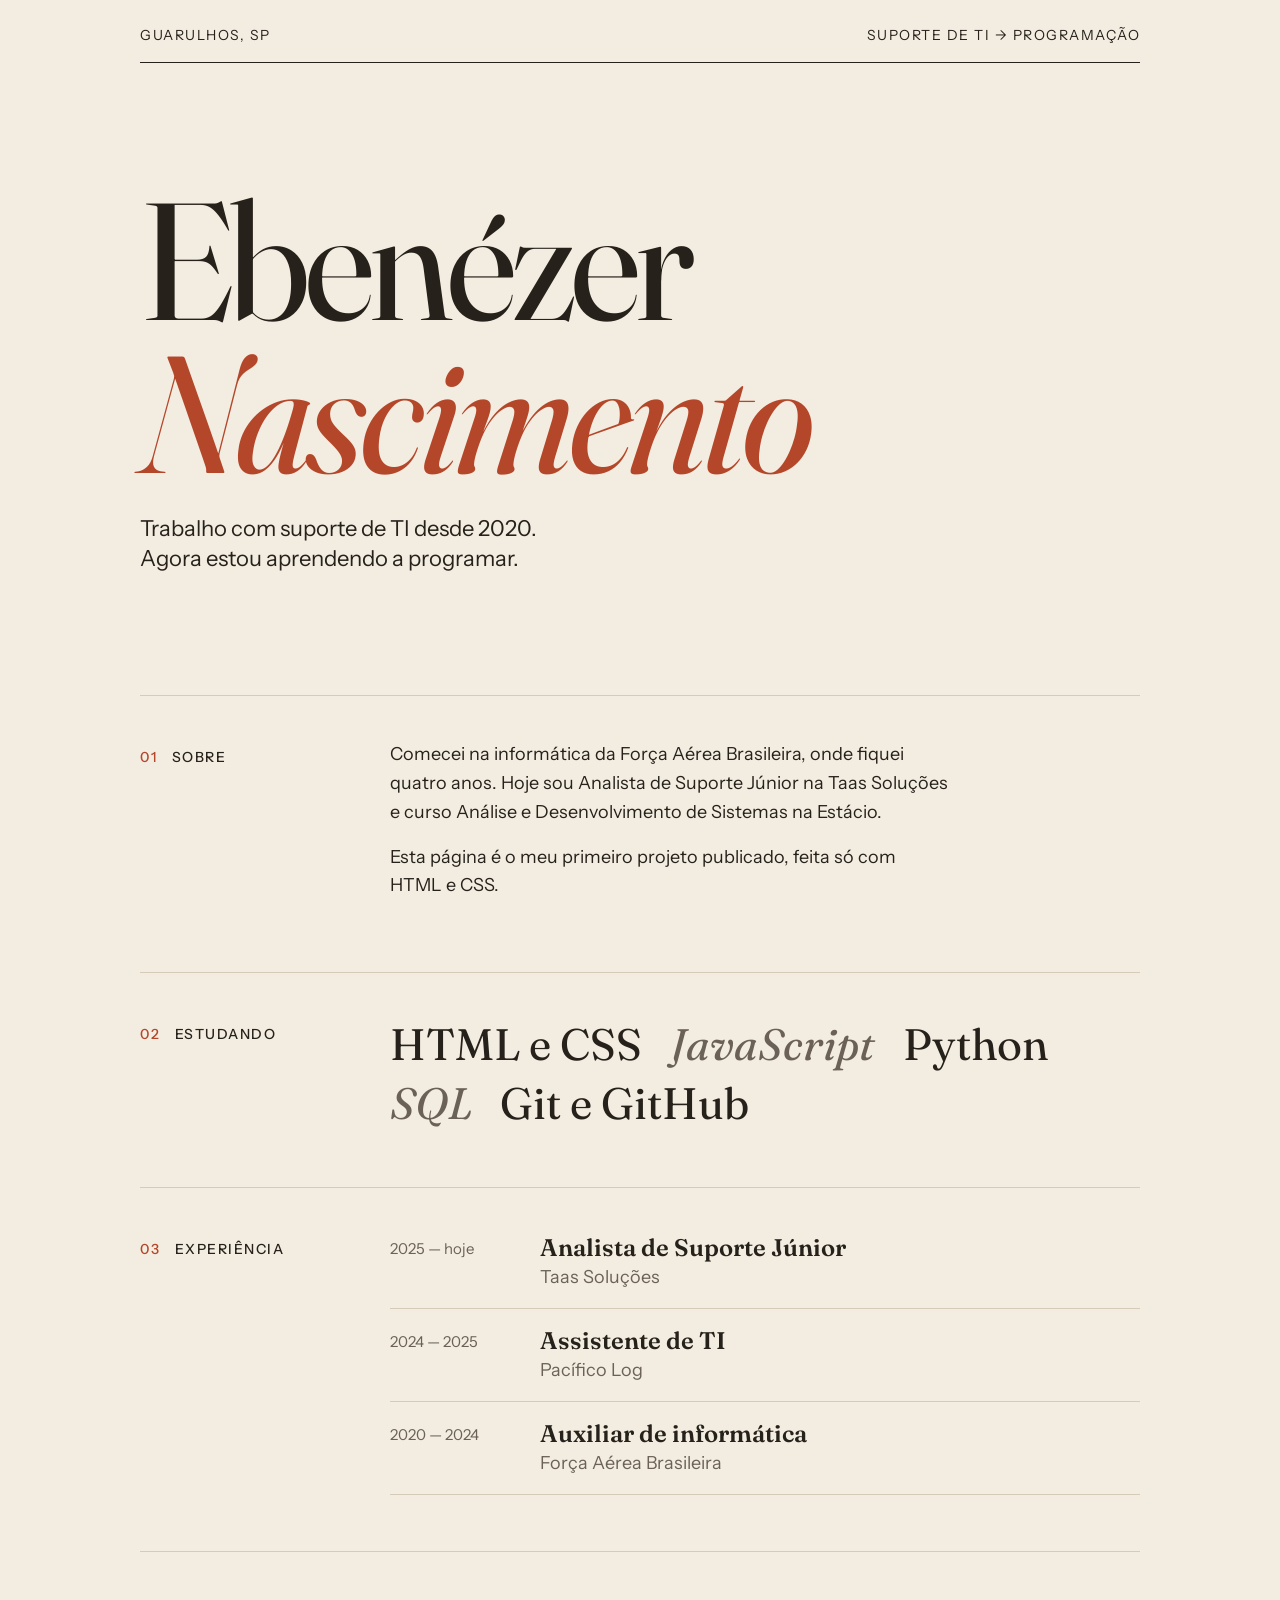
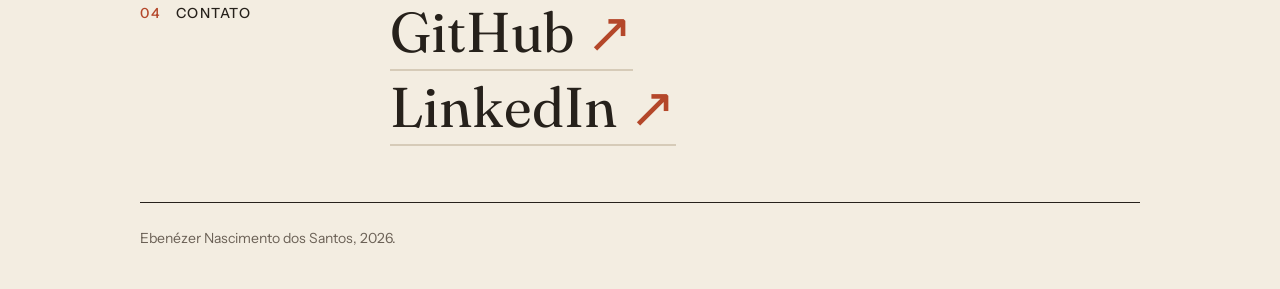
==== index.html @ 081b7474 "Cria página pessoal com HTML e CSS Co-Authored-By: Claude Opus 5.5 <noreply@anthropic.com>" ====
<!DOCTYPE html>
<html lang="pt-BR">
<head>
  <meta charset="UTF-8">
  <meta name="viewport" content="width=device-width, initial-scale=1.0">
  <title>Ebenézer Nascimento | Página pessoal</title>

  <!-- Fontes do Google Fonts: Fraunces (títulos) e Instrument Sans (textos) -->
  <link rel="preconnect" href="https://fonts.googleapis.com">
  <link rel="preconnect" href="https://fonts.gstatic.com" crossorigin>
  <link href="https://fonts.googleapis.com/css2?family=Fraunces:ital,opsz,wght@0,9..144,400;0,9..144,600;1,9..144,400&family=Instrument+Sans:wght@400;500&display=swap" rel="stylesheet">

  <link rel="stylesheet" href="style.css">
</head>
<body>

  <header>
    <div class="faixa">
      <span>Guarulhos, SP</span>
      <span>Suporte de TI → Programação</span>
    </div>

    <h1>Ebenézer <em>Nascimento</em></h1>

    <p class="chamada">
      Trabalho com suporte de TI desde 2020.
      Agora estou aprendendo a programar.
    </p>
  </header>

  <main>
    <section>
      <h2><span>01</span> Sobre</h2>
      <div>
        <p>
          Comecei na informática da Força Aérea Brasileira, onde fiquei quatro anos.
          Hoje sou Analista de Suporte Júnior na Taas Soluções e curso
          Análise e Desenvolvimento de Sistemas na Estácio.
        </p>
        <p>
          Esta página é o meu primeiro projeto publicado, feita só com HTML e CSS.
        </p>
      </div>
    </section>

    <section>
      <h2><span>02</span> Estudando</h2>
      <ul class="estudos">
        <li>HTML e CSS</li>
        <li>JavaScript</li>
        <li>Python</li>
        <li>SQL</li>
        <li>Git e GitHub</li>
      </ul>
    </section>

    <section>
      <h2><span>03</span> Experiência</h2>
      <ul class="experiencia">
        <li>
          <span class="anos">2025 — hoje</span>
          <strong>Analista de Suporte Júnior</strong>
          <span class="empresa">Taas Soluções</span>
        </li>
        <li>
          <span class="anos">2024 — 2025</span>
          <strong>Assistente de TI</strong>
          <span class="empresa">Pacífico Log</span>
        </li>
        <li>
          <span class="anos">2020 — 2024</span>
          <strong>Auxiliar de informática</strong>
          <span class="empresa">Força Aérea Brasileira</span>
        </li>
      </ul>
    </section>

    <section>
      <h2><span>04</span> Contato</h2>
      <ul class="contato">
        <li><a href="https://github.com/Ebenezer-Zeus">GitHub <span>↗</span></a></li>
        <li><a href="https://www.linkedin.com/in/ebenézer-nascimento-dos-santos">LinkedIn <span>↗</span></a></li>
      </ul>
    </section>
  </main>

  <footer>
    <p>Ebenézer Nascimento dos Santos, 2026.</p>
  </footer>

</body>
</html>
---- style.css ----
/* Cores e fontes guardadas em "variáveis", para mudar tudo em um lugar só */
:root {
  --papel: #f3ede1;      /* fundo, cor de papel */
  --tinta: #26211b;      /* texto principal */
  --tinta-fraca: #6b6156; /* texto secundário */
  --linha: #d6cbb8;      /* linhas divisórias */
  --destaque: #b4472a;   /* cor de destaque (ferrugem) */

  --fonte-titulo: "Fraunces", Georgia, serif;
  --fonte-texto: "Instrument Sans", Verdana, sans-serif;
}

/* Página inteira */
body {
  margin: 0;
  padding: 0 clamp(20px, 6vw, 80px);
  font-family: var(--fonte-texto);
  font-size: 18px;
  line-height: 1.6;
  color: var(--tinta);
  background-color: var(--papel);
}

header,
main,
footer {
  max-width: 1000px;
  margin: 0 auto;
}

/* ---------- Topo ---------- */

/* Faixa fininha com cidade e objetivo */
.faixa {
  display: flex;
  justify-content: space-between;
  gap: 20px;
  padding: 24px 0 16px 0;
  border-bottom: 1px solid var(--tinta);
  font-size: 14px;
  text-transform: uppercase;
  letter-spacing: 1.5px;
}

/* Nome bem grande. O clamp faz o tamanho acompanhar a largura da tela */
h1 {
  margin: clamp(50px, 10vw, 120px) 0 24px 0;
  font-family: var(--fonte-titulo);
  font-weight: 400;
  font-size: clamp(54px, 13vw, 168px);
  line-height: 0.92;
  letter-spacing: -0.03em;
}

/* O sobrenome fica em itálico, na cor de destaque e em outra linha */
h1 em {
  display: block;
  color: var(--destaque);
}

.chamada {
  max-width: 460px;
  margin: 0 0 clamp(60px, 10vw, 120px) 0;
  font-size: 22px;
  line-height: 1.4;
}

/* ---------- Blocos de conteúdo ---------- */

/* Cada bloco tem duas colunas: o rótulo à esquerda e o conteúdo à direita */
section {
  display: grid;
  grid-template-columns: 220px 1fr;
  gap: 30px;
  padding: 44px 0 56px 0;
  border-top: 1px solid var(--linha);
}

h2 {
  margin: 6px 0 0 0;
  font-family: var(--fonte-texto);
  font-weight: 500;
  font-size: 14px;
  text-transform: uppercase;
  letter-spacing: 1.5px;
}

/* O número (01, 02...) na frente do rótulo */
h2 span {
  margin-right: 10px;
  color: var(--destaque);
}

section p {
  max-width: 560px;
  margin: 0 0 16px 0;
}

ul {
  margin: 0;
  padding: 0;
  list-style: none;
}

/* Lista do que estou estudando: palavras grandes, uma ao lado da outra */
.estudos {
  display: flex;
  flex-wrap: wrap;
  gap: 4px 28px;
  font-family: var(--fonte-titulo);
  font-size: clamp(28px, 4vw, 44px);
  line-height: 1.25;
}

/* Um sim, um não: fica em itálico e mais claro, para dar ritmo */
.estudos li:nth-child(even) {
  font-style: italic;
  color: var(--tinta-fraca);
}

/* Experiência: os anos à esquerda, o cargo e a empresa à direita */
.experiencia li {
  display: grid;
  grid-template-columns: 150px 1fr;
  padding: 16px 0;
  border-bottom: 1px solid var(--linha);
}

.experiencia li:first-child {
  padding-top: 0;
}

.experiencia .anos {
  grid-row: span 2;
  padding-top: 5px;
  font-size: 15px;
  color: var(--tinta-fraca);
}

.experiencia strong {
  font-family: var(--fonte-titulo);
  font-weight: 600;
  font-size: 24px;
  line-height: 1.3;
}

.experiencia .empresa {
  color: var(--tinta-fraca);
}

/* Contato: links grandes */
.contato a {
  display: inline-block;
  font-family: var(--fonte-titulo);
  font-size: clamp(32px, 5vw, 56px);
  line-height: 1.3;
  color: var(--tinta);
  text-decoration: none;
  border-bottom: 2px solid var(--linha);
  transition: color 0.2s, border-color 0.2s;
}

.contato a span {
  display: inline-block;
  color: var(--destaque);
  transition: transform 0.2s;
}

/* Quando o mouse passa por cima (ou quando chega pelo teclado) */
.contato a:hover,
.contato a:focus-visible {
  color: var(--destaque);
  border-color: var(--destaque);
}

.contato a:hover span,
.contato a:focus-visible span {
  transform: translate(4px, -4px);
}

/* ---------- Rodapé ---------- */

footer {
  padding: 24px 0 40px 0;
  border-top: 1px solid var(--tinta);
  font-size: 14px;
  color: var(--tinta-fraca);
}

footer p {
  margin: 0;
}

/* ---------- Entrada suave ao abrir a página ---------- */

@keyframes subir {
  from {
    opacity: 0;
    transform: translateY(20px);
  }
  to {
    opacity: 1;
    transform: translateY(0);
  }
}

.faixa,
h1,
.chamada,
main {
  animation: subir 0.8s cubic-bezier(0.2, 0.8, 0.2, 1) both;
}

/* Cada parte entra um pouquinho depois da anterior */
h1 { animation-delay: 0.1s; }
.chamada { animation-delay: 0.25s; }
main { animation-delay: 0.4s; }

/* Respeita quem desligou animações no sistema */
@media (prefers-reduced-motion: reduce) {
  .faixa,
  h1,
  .chamada,
  main {
    animation: none;
  }
}

/* ---------- Celular ---------- */

@media (max-width: 700px) {
  .faixa {
    font-size: 11px;
    letter-spacing: 0.5px;
  }

  .faixa span:last-child {
    text-align: right;
  }

  section {
    grid-template-columns: 1fr;
    gap: 18px;
    padding: 32px 0 40px 0;
  }

  .experiencia li {
    grid-template-columns: 1fr;
  }

  .experiencia .anos {
    padding: 0 0 4px 0;
  }
}
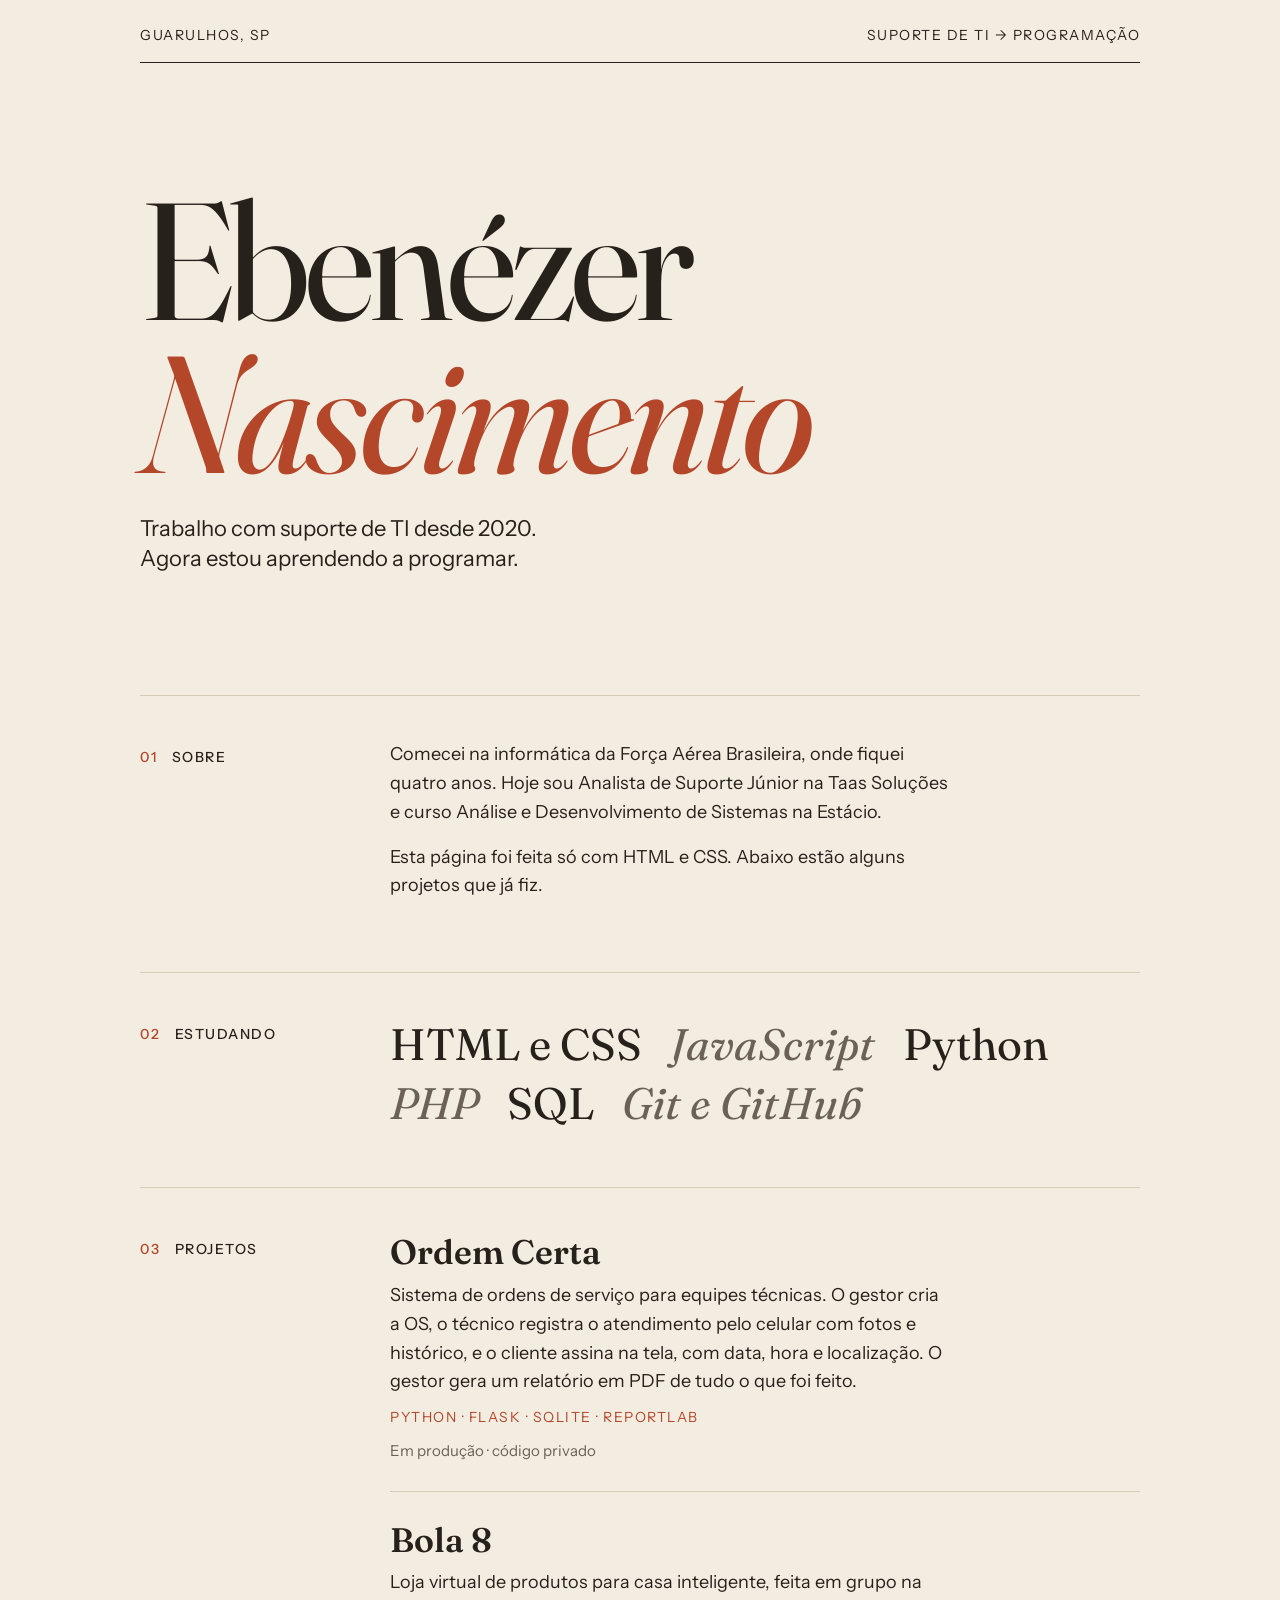
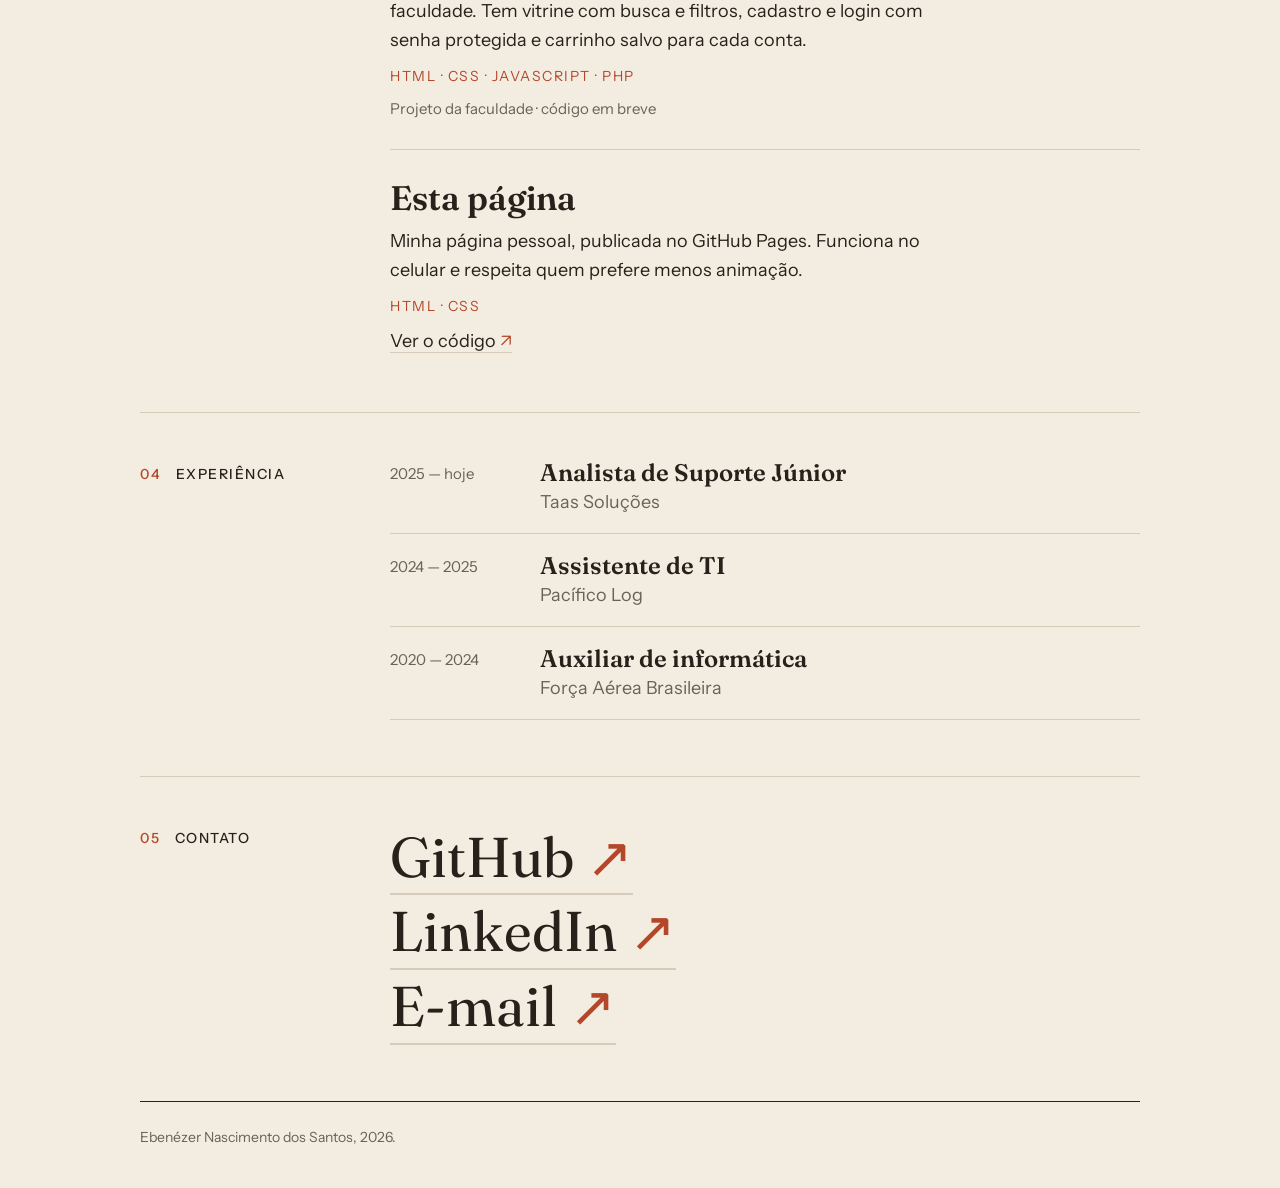
==== commit 4d4273c6: "adicionei coisas a mais em projetos e estudos." ====
--- a/index.html
+++ b/index.html
@@ -4,6 +4,14 @@
   <meta charset="UTF-8">
   <meta name="viewport" content="width=device-width, initial-scale=1.0">
   <title>Ebenézer Nascimento | Página pessoal</title>
+  <meta name="description" content="Analista de Suporte de TI em Guarulhos, estudando programação. Projetos em HTML, CSS, JavaScript, PHP e Python.">
+
+  <!-- Prévia que aparece quando o link é colado no LinkedIn ou no WhatsApp -->
+  <meta property="og:type" content="website">
+  <meta property="og:url" content="https://ebenezer-zeus.github.io/">
+  <meta property="og:title" content="Ebenézer Nascimento | Suporte de TI → Programação">
+  <meta property="og:description" content="Analista de Suporte de TI em Guarulhos, estudando programação. Veja meus projetos.">
+  <meta property="og:locale" content="pt_BR">
 
   <!-- Fontes do Google Fonts: Fraunces (títulos) e Instrument Sans (textos) -->
   <link rel="preconnect" href="https://fonts.googleapis.com">
@@ -38,7 +46,7 @@
           Análise e Desenvolvimento de Sistemas na Estácio.
         </p>
         <p>
-          Esta página é o meu primeiro projeto publicado, feita só com HTML e CSS.
+          Esta página foi feita só com HTML e CSS. Abaixo estão alguns projetos que já fiz.
         </p>
       </div>
     </section>
@@ -49,13 +57,49 @@
         <li>HTML e CSS</li>
         <li>JavaScript</li>
         <li>Python</li>
+        <li>PHP</li>
         <li>SQL</li>
         <li>Git e GitHub</li>
       </ul>
     </section>
 
     <section>
-      <h2><span>03</span> Experiência</h2>
+      <h2><span>03</span> Projetos</h2>
+      <ul class="projetos">
+        <li>
+          <h3>Ordem Certa</h3>
+          <p>
+            Sistema de ordens de serviço para equipes técnicas. O gestor cria a OS, o técnico
+            registra o atendimento pelo celular com fotos e histórico, e o cliente assina na tela,
+            com data, hora e localização. O gestor gera um relatório em PDF de tudo o que foi feito.
+          </p>
+          <p class="tecnologias">Python · Flask · SQLite · ReportLab</p>
+          <p class="aviso">Em produção · código privado</p>
+        </li>
+        <li>
+          <h3>Bola 8</h3>
+          <p>
+            Loja virtual de produtos para casa inteligente, feita em grupo na faculdade.
+            Tem vitrine com busca e filtros, cadastro e login com senha protegida e
+            carrinho salvo para cada conta.
+          </p>
+          <p class="tecnologias">HTML · CSS · JavaScript · PHP</p>
+          <p class="aviso">Projeto da faculdade · código em breve</p>
+        </li>
+        <li>
+          <h3>Esta página</h3>
+          <p>
+            Minha página pessoal, publicada no GitHub Pages. Funciona no celular e respeita
+            quem prefere menos animação.
+          </p>
+          <p class="tecnologias">HTML · CSS</p>
+          <a class="link-projeto" href="https://github.com/Ebenezer-Zeus/Ebenezer-Zeus.github.io">Ver o código <span>↗</span></a>
+        </li>
+      </ul>
+    </section>
+
+    <section>
+      <h2><span>04</span> Experiência</h2>
       <ul class="experiencia">
         <li>
           <span class="anos">2025 — hoje</span>
@@ -76,10 +120,11 @@
     </section>
 
     <section>
-      <h2><span>04</span> Contato</h2>
+      <h2><span>05</span> Contato</h2>
       <ul class="contato">
         <li><a href="https://github.com/Ebenezer-Zeus">GitHub <span>↗</span></a></li>
-        <li><a href="https://www.linkedin.com/in/ebenézer-nascimento-dos-santos">LinkedIn <span>↗</span></a></li>
+        <li><a href="https://www.linkedin.com/in/ebenezer-nascimento-dos-santos">LinkedIn <span>↗</span></a></li>
+        <li><a href="mailto:sebenezer139@gmail.com">E-mail <span>↗</span></a></li>
       </ul>
     </section>
   </main>
--- a/style.css
+++ b/style.css
@@ -148,6 +148,63 @@
   color: var(--tinta-fraca);
 }
 
+/* Projetos: um bloco por projeto, separados por linha, como na experiência */
+.projetos li {
+  padding: 0 0 28px 0;
+  margin-bottom: 28px;
+  border-bottom: 1px solid var(--linha);
+}
+
+.projetos li:last-child {
+  margin-bottom: 0;
+  padding-bottom: 0;
+  border-bottom: none;
+}
+
+.projetos h3 {
+  margin: 0 0 8px 0;
+  font-family: var(--fonte-titulo);
+  font-weight: 600;
+  font-size: clamp(26px, 3.5vw, 34px);
+  line-height: 1.2;
+}
+
+.projetos p {
+  margin-bottom: 10px;
+}
+
+/* Tecnologias usadas, em letras pequenas na cor de destaque */
+.projetos .tecnologias {
+  font-size: 14px;
+  text-transform: uppercase;
+  letter-spacing: 1.5px;
+  color: var(--destaque);
+}
+
+/* Situação do projeto (em produção, código privado...) */
+.projetos .aviso {
+  margin: 0;
+  font-size: 15px;
+  color: var(--tinta-fraca);
+}
+
+.link-projeto {
+  color: var(--tinta);
+  text-decoration: none;
+  border-bottom: 1px solid var(--linha);
+  transition: color 0.2s, border-color 0.2s;
+}
+
+.link-projeto span {
+  color: var(--destaque);
+}
+
+.link-projeto:hover,
+.link-projeto:focus-visible {
+  color: var(--destaque);
+  border-color: var(--destaque);
+}
+
 /* Contato: links grandes */
 .contato a {
   display: inline-block;
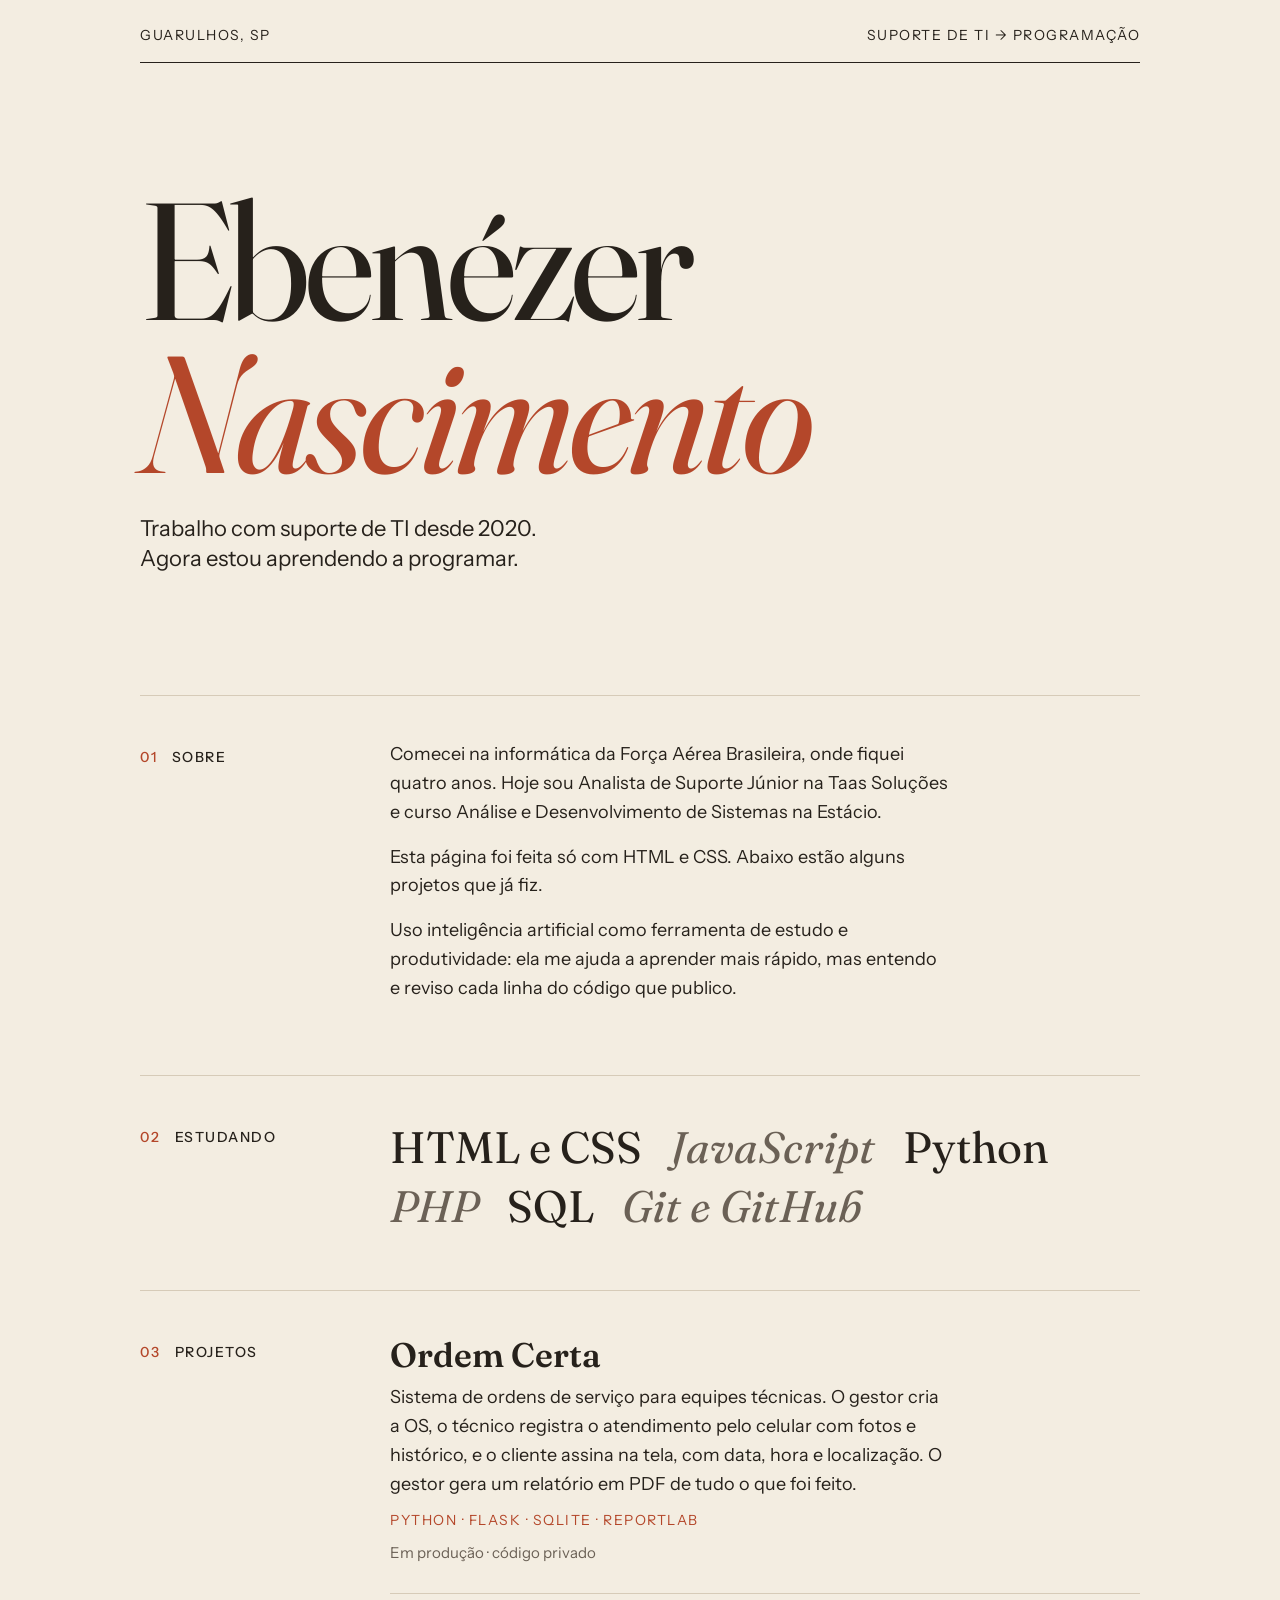
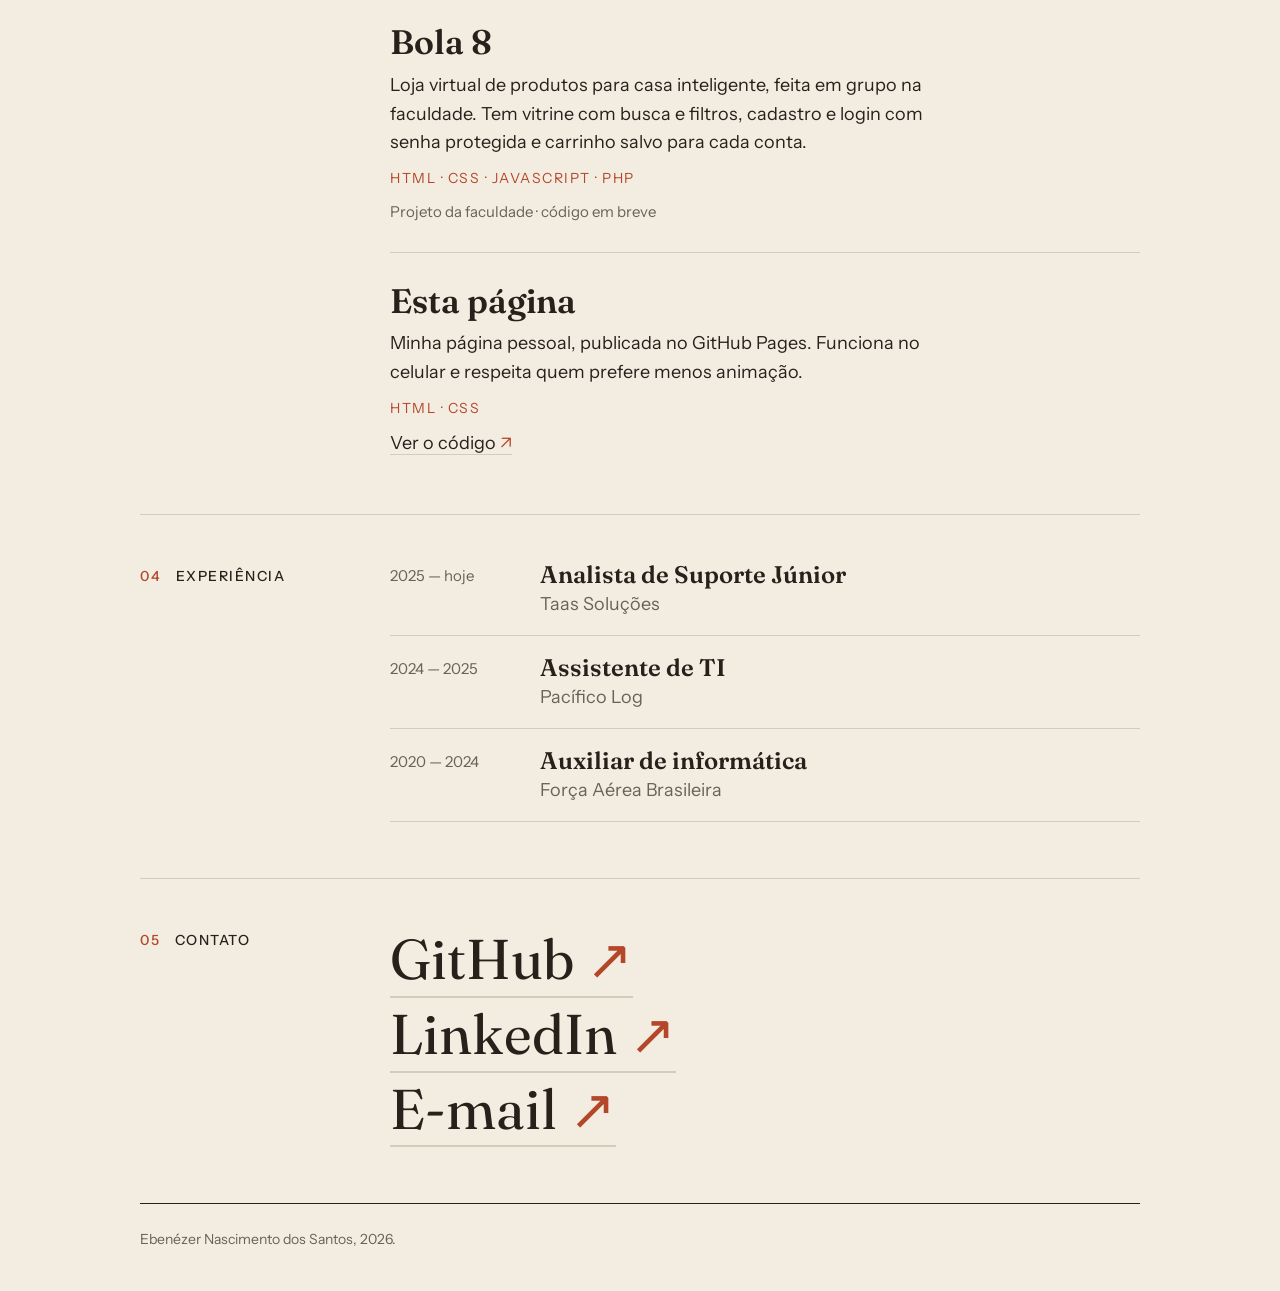
==== commit 6765cc56: "sobre IA certo." ====
--- a/index.html
+++ b/index.html
@@ -47,6 +47,10 @@
         </p>
         <p>
           Esta página foi feita só com HTML e CSS. Abaixo estão alguns projetos que já fiz.
+        </p>
+        <p>
+          Uso inteligência artificial como ferramenta de estudo e produtividade: ela me ajuda
+          a aprender mais rápido, mas entendo e reviso cada linha do código que publico.
         </p>
       </div>
     </section>
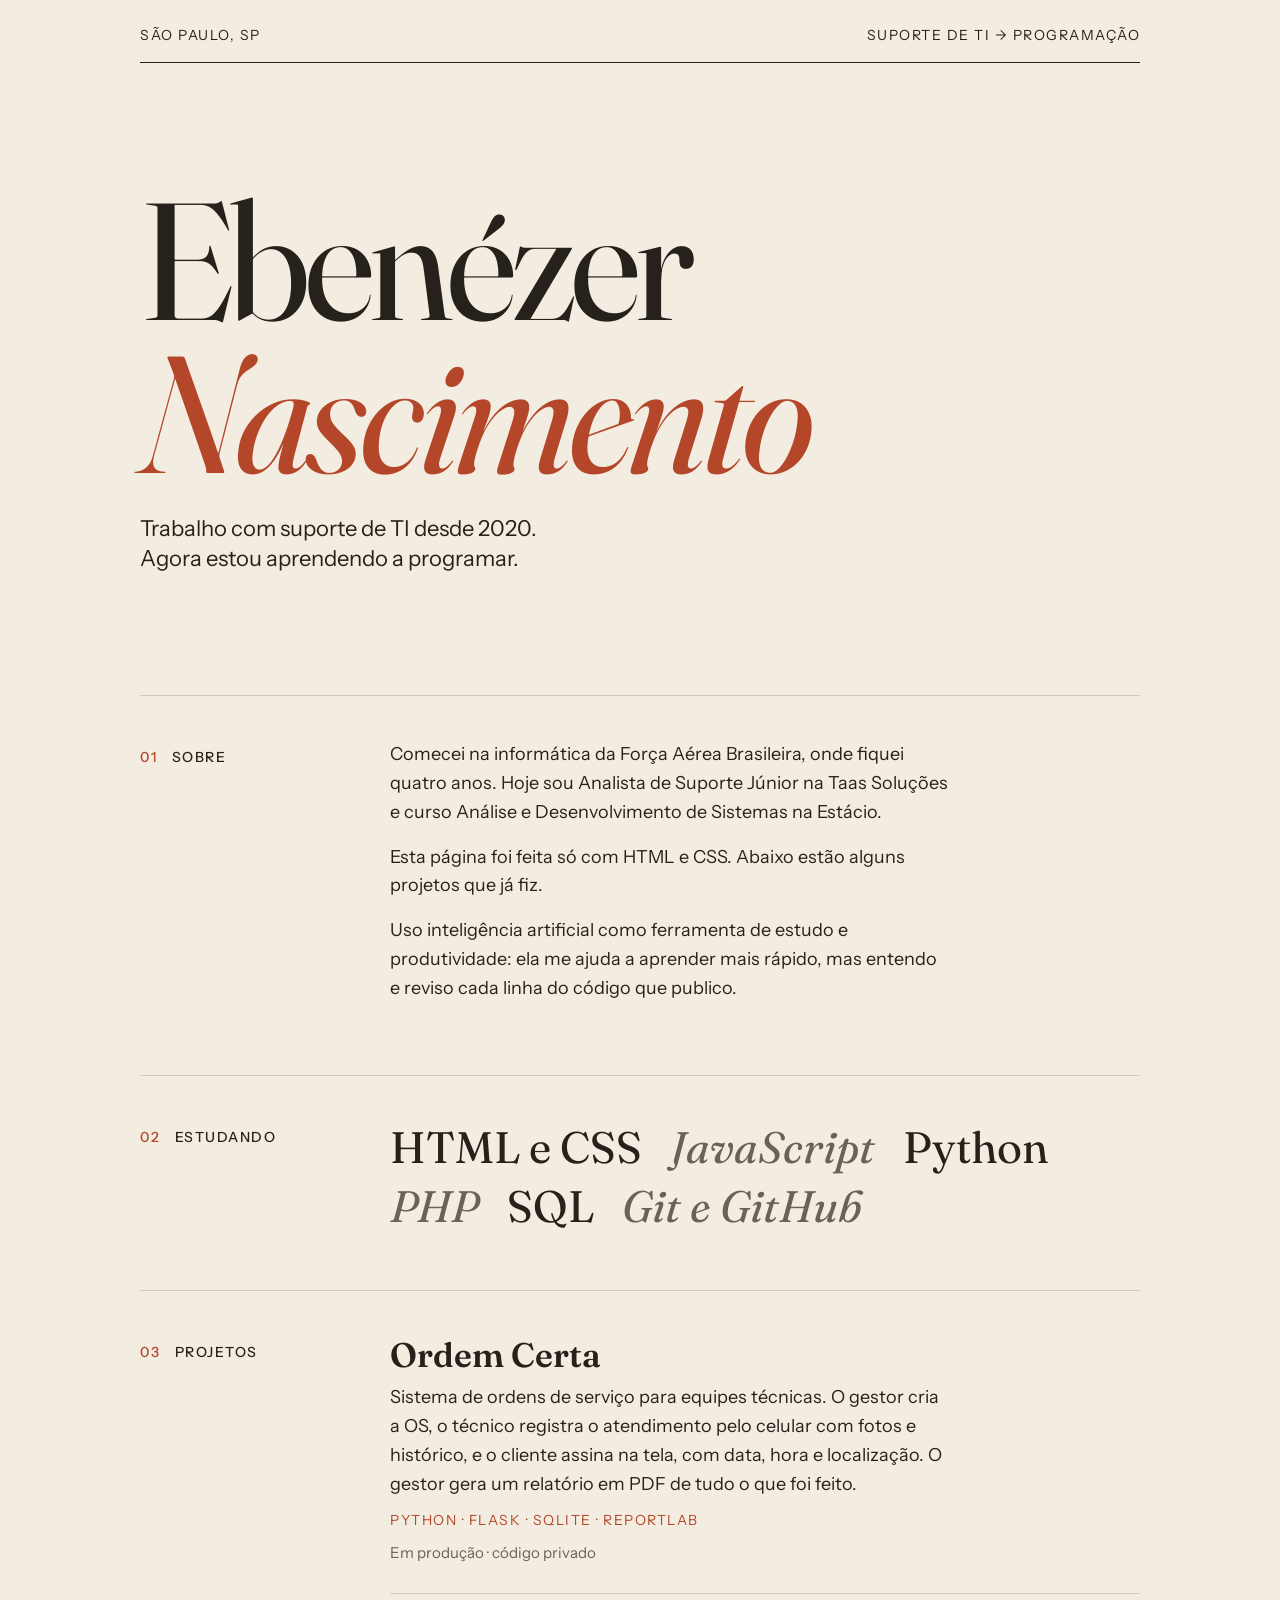
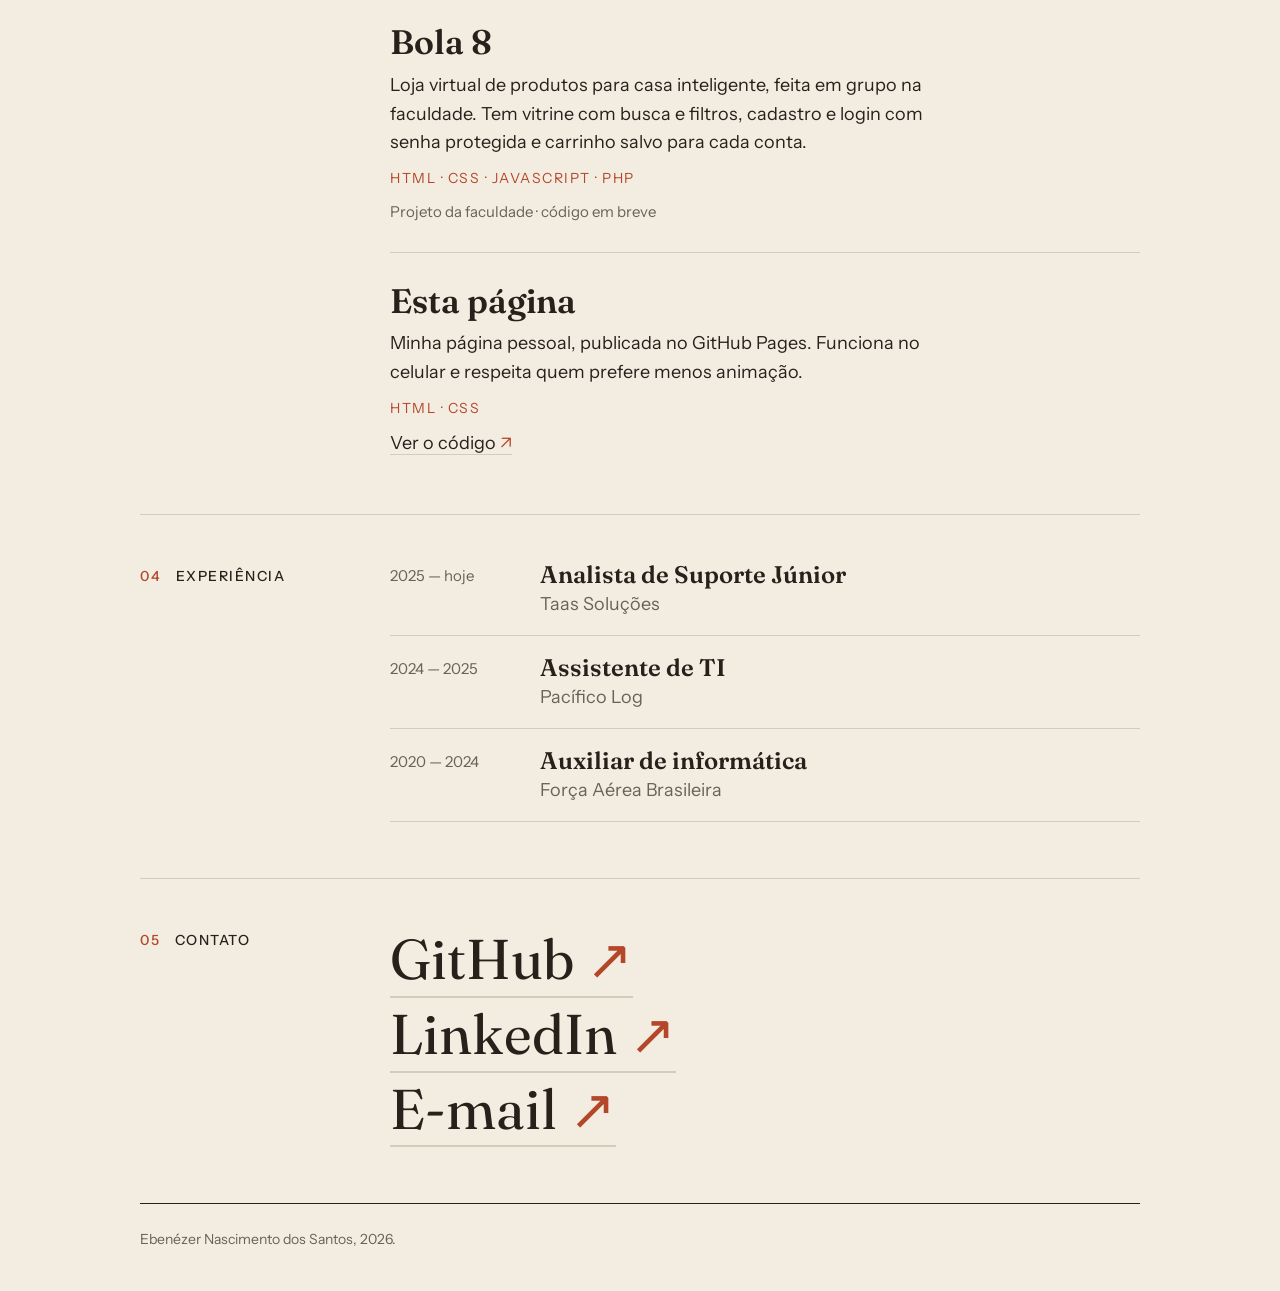
==== commit a85c9af4: "Change location from Guarulhos to São Paulo" ====
--- a/index.html
+++ b/index.html
@@ -24,7 +24,7 @@
 
   <header>
     <div class="faixa">
-      <span>Guarulhos, SP</span>
+      <span>São Paulo, SP</span>
       <span>Suporte de TI → Programação</span>
     </div>
 
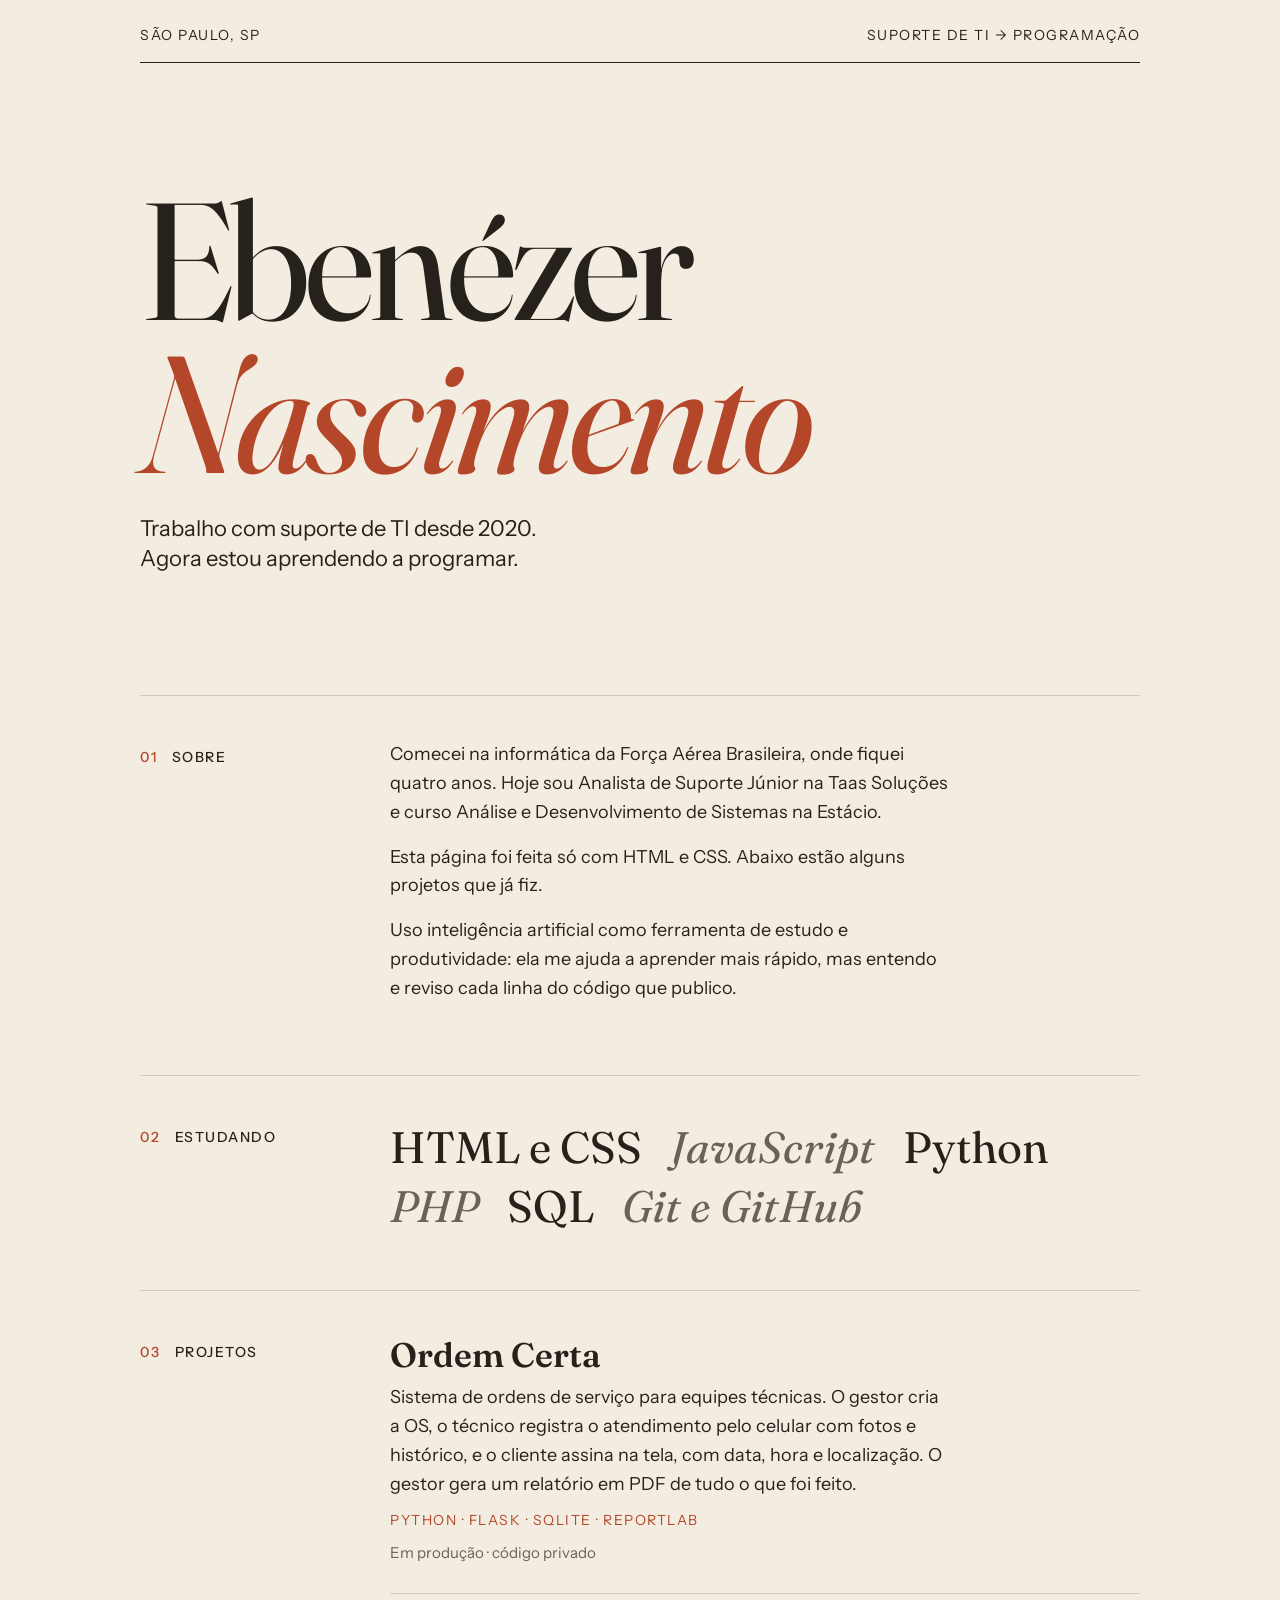
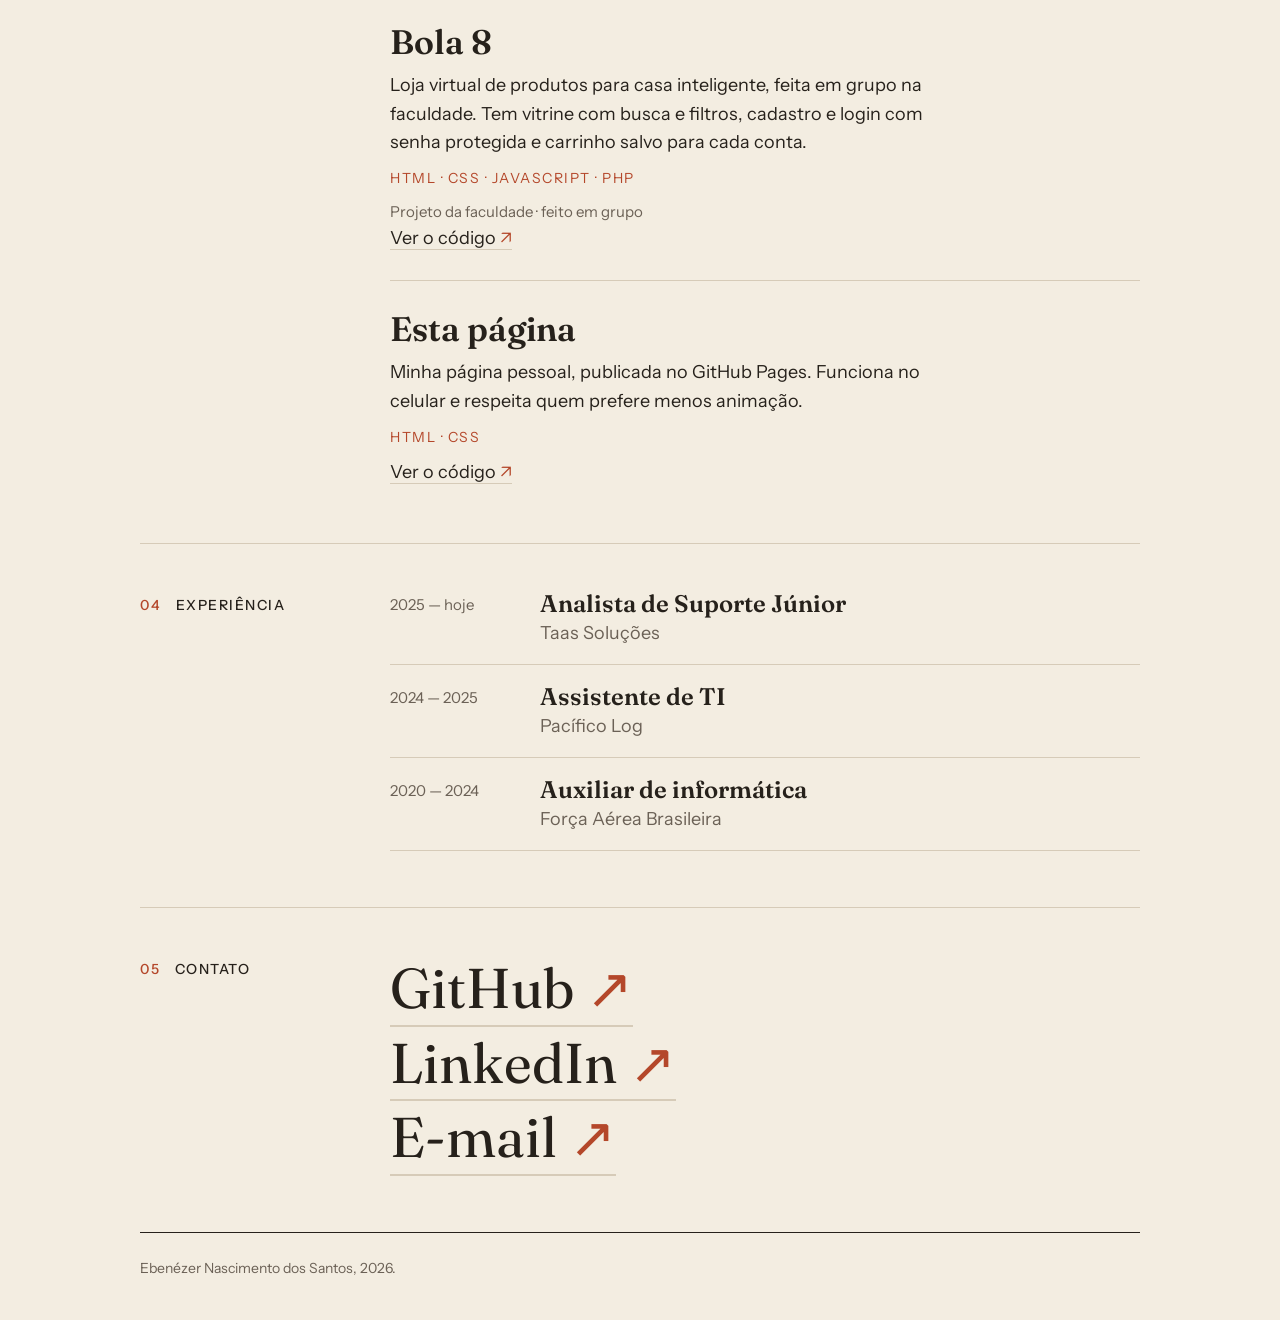
==== commit 6f5201e7: "Update project status and add GitHub link" ====
--- a/index.html
+++ b/index.html
@@ -88,8 +88,8 @@
             carrinho salvo para cada conta.
           </p>
           <p class="tecnologias">HTML · CSS · JavaScript · PHP</p>
-          <p class="aviso">Projeto da faculdade · código em breve</p>
-        </li>
+          <p class="aviso">Projeto da faculdade · feito em grupo</p>
+          <a class="link-projeto" href="https://github.com/Ebenezer-Zeus/bola_8">Ver o código <span>↗</span></a>        </li>
         <li>
           <h3>Esta página</h3>
           <p>
